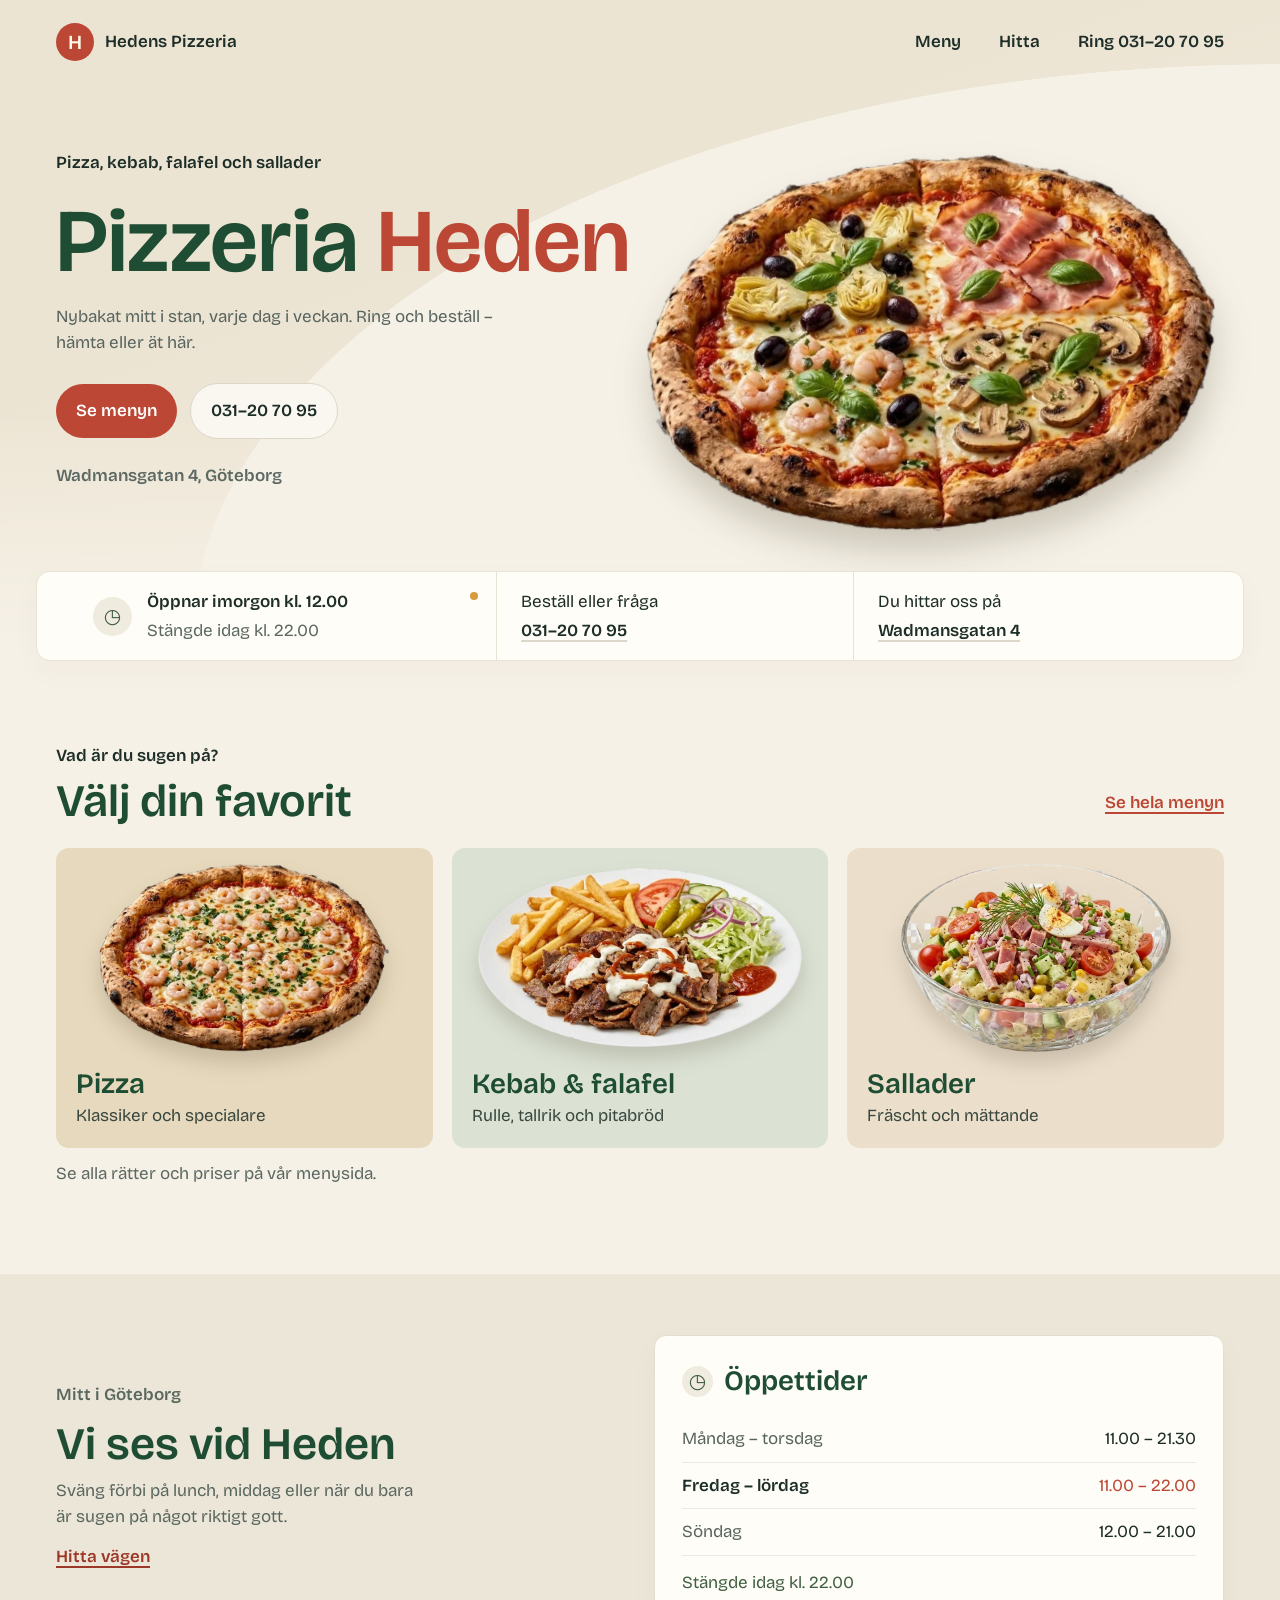
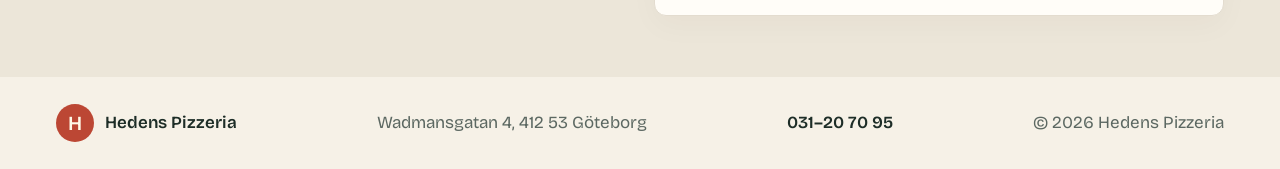
==== index.html @ 5128a0ea "Animerade flikar och tryck på knapparna På menysidan glider en grön markering mellan Pizza, Kebab oc" ====
<!doctype html>
<html lang="sv">
<head>
  <meta charset="utf-8">
  <meta name="viewport" content="width=device-width, initial-scale=1">
  <meta name="theme-color" content="#f6f1e7">
  <title>Hedens Pizzeria — pizza, kebab och falafel i Göteborg</title>
  <meta name="description" content="Hedens Pizzeria på Wadmansgatan 4 i Göteborg. Pizza, kebab, falafel och sallader. Ring 031-20 70 95 och beställ.">
  <meta property="og:type" content="website">
  <meta property="og:locale" content="sv_SE">
  <meta property="og:site_name" content="Hedens Pizzeria">
  <meta property="og:title" content="Hedens Pizzeria — Göteborg">
  <meta property="og:description" content="Pizza, kebab, falafel och sallader på Wadmansgatan 4 i Göteborg. Ring 031-20 70 95.">
  <meta property="og:url" content="https://joachimjohansson.github.io/heden/">
  <meta property="og:image" content="https://joachimjohansson.github.io/heden/assets/dela.jpg">
  <meta property="og:image:width" content="1200">
  <meta property="og:image:height" content="630">
  <link rel="icon" href="assets/favicon.svg" type="image/svg+xml">
  <link rel="preconnect" href="https://fonts.googleapis.com">
  <link rel="preconnect" href="https://fonts.gstatic.com" crossorigin>
  <link href="https://fonts.googleapis.com/css2?family=Bricolage+Grotesque:opsz,wght@12..96,400;12..96,500;12..96,600&display=swap" rel="stylesheet">
  <link rel="stylesheet" href="styles.css?v=20261025-3">
  <script src="app.js?v=20261025-1" defer></script>

  <!-- Uppgifter till Google (adress, telefon, öppettider).
       Ändras öppettiderna: uppdatera både här och i öppettidskortet längre ner. -->
  <script type="application/ld+json">
  {
    "@context": "https://schema.org",
    "@type": "Restaurant",
    "name": "Hedens Pizzeria",
    "url": "https://joachimjohansson.github.io/heden/",
    "image": "https://joachimjohansson.github.io/heden/assets/dela.jpg",
    "telephone": "+46 31 20 70 95",
    "servesCuisine": ["Pizza", "Kebab", "Falafel"],
    "priceRange": "110–149 kr",
    "hasMenu": "https://joachimjohansson.github.io/heden/menu.html",
    "acceptsReservations": false,
    "address": {
      "@type": "PostalAddress",
      "streetAddress": "Wadmansgatan 4",
      "postalCode": "412 53",
      "addressLocality": "Göteborg",
      "addressCountry": "SE"
    },
    "openingHoursSpecification": [
      { "@type": "OpeningHoursSpecification", "dayOfWeek": ["Monday", "Tuesday", "Wednesday", "Thursday"], "opens": "11:00", "closes": "21:30" },
      { "@type": "OpeningHoursSpecification", "dayOfWeek": ["Friday", "Saturday"], "opens": "11:00", "closes": "22:00" },
      { "@type": "OpeningHoursSpecification", "dayOfWeek": "Sunday", "opens": "12:00", "closes": "21:00" }
    ]
  }
  </script>
</head>
<body>
  <header class="topbar">
    <a class="brand" href="#hem" aria-label="Hedens Pizzeria, till startsidan">
      <span class="brand-mark" aria-hidden="true">H</span>
      <span>Hedens Pizzeria</span>
    </a>
    <nav class="main-nav" aria-label="Huvudmeny">
      <a href="menu.html">Meny</a>
      <a href="#hitta-hit">Hitta</a>
      <a class="nav-phone" href="tel:+4631207095">Ring 031–20 70 95</a>
    </nav>
  </header>

  <main id="hem">
    <section class="hero">
      <div class="hero-copy">
        <p class="eyebrow">Pizza, kebab, falafel och sallader</p>
        <h1>Pizzeria <em>Heden</em></h1>
        <!-- Öppetstatus direkt under rubriken på mobilen (på datorn står den i snabbinfon) -->
        <a class="hero-status" href="#hitta-hit">
          <span id="hero-dot" class="status-dot" aria-hidden="true"></span>
          <span id="hero-status-text">Se öppettiderna längre ner</span>
        </a>
        <p class="intro">Nybakat mitt i stan, varje dag i veckan. Ring och beställ – hämta eller ät här.</p>
        <div class="hero-actions">
          <a class="button button-primary" href="menu.html">Se menyn</a>
          <a class="button button-phone" href="tel:+4631207095">031–20 70 95</a>
        </div>
        <p class="address-line">Wadmansgatan 4, Göteborg</p>
      </div>
      <div class="hero-art">
        <img class="pizza-art" src="assets/pizza-hero.webp" width="819" height="538" alt="Quattro stagioni med skinka, champinjoner, räkor och kronärtskocka">
      </div>
    </section>

    <section class="quick-info" aria-label="Öppettider och kontakt">
      <div class="status-card">
        <span class="status-icon" aria-hidden="true">◷</span>
        <div>
          <div id="open-status" class="status-title">Se öppettider nedan</div>
          <div id="today-hours" class="status-subtitle">Dagens öppettider</div>
        </div>
        <span id="open-dot" class="live-dot" aria-hidden="true"></span>
      </div>
      <a class="info-card" href="tel:+4631207095">
        <span><span class="info-label">Beställ eller fråga</span><b>031–20 70 95</b></span>
      </a>
      <a class="info-card" href="https://maps.google.com/?q=Wadmansgatan+4,+412+53+Göteborg" target="_blank" rel="noreferrer">
        <span><span class="info-label">Du hittar oss på</span><b>Wadmansgatan 4</b></span>
      </a>
    </section>

    <section class="menu-section" id="menyer">
      <div class="section-heading">
        <div>
          <p class="eyebrow">Vad är du sugen på?</p>
          <h2>Välj din favorit</h2>
        </div>
        <a class="all-menus-link" href="menu.html">Se hela menyn</a>
      </div>
      <div class="menu-grid">
        <a class="menu-card menu-pizza" href="menu.html#pizza" aria-label="Visa pizzamenyn">
          <img class="food-illustration" src="assets/pizza-kort.webp" width="800" height="518" alt="" loading="lazy">
          <div class="menu-card-bottom"><span><h3>Pizza</h3><p>Klassiker och specialare</p></span></div>
        </a>
        <a class="menu-card menu-kebab" href="menu.html#kebab" aria-label="Visa menyn för kebab och falafel">
          <img class="food-illustration" src="assets/kebab-kort.webp" width="800" height="442" alt="" loading="lazy">
          <div class="menu-card-bottom"><span><h3>Kebab &amp; falafel</h3><p>Rulle, tallrik och pitabröd</p></span></div>
        </a>
        <a class="menu-card menu-salad" href="menu.html#sallad" aria-label="Visa salladsmenyn">
          <img class="food-illustration" src="assets/sallad-kort.webp" width="800" height="557" alt="" loading="lazy">
          <div class="menu-card-bottom"><span><h3>Sallader</h3><p>Fräscht och mättande</p></span></div>
        </a>
      </div>
      <p class="menu-note">Se alla rätter och priser på vår menysida.</p>
    </section>

    <section class="visit-section" id="hitta-hit">
      <div class="visit-copy">
        <p class="eyebrow">Mitt i Göteborg</p>
        <h2>Vi ses vid Heden</h2>
        <p>Sväng förbi på lunch, middag eller när du bara är sugen på något riktigt gott.</p>
        <a class="text-link" href="https://maps.google.com/?q=Wadmansgatan+4,+412+53+Göteborg" target="_blank" rel="noreferrer">Hitta vägen</a>
      </div>

      <!-- ÖPPETTIDER — det här är stället att ändra dem på.
           data-days: veckodagar som raden gäller (1 = måndag … 6 = lördag, 0 = söndag).
           Tiden skrivs som "11.00 – 21.30"; app.js läser den och räknar ut "Öppet just nu".
           data-closed: dagar då ni håller stängt, t.ex. "2026-12-24, 2026-12-25".
           Glöm inte att även uppdatera öppettiderna för Google högst upp i filen. -->
      <div class="hours-card" data-closed="">
        <div class="hours-title"><span class="hours-clock" aria-hidden="true">◷</span><h3>Öppettider</h3></div>
        <div class="hours-row" data-days="1,2,3,4"><span>Måndag – torsdag</span><b>11.00 – 21.30</b></div>
        <div class="hours-row" data-days="5,6"><span>Fredag – lördag</span><b>11.00 – 22.00</b></div>
        <div class="hours-row" data-days="0"><span>Söndag</span><b>12.00 – 21.00</b></div>
        <div id="closing-note" class="closing-note"></div>
      </div>
    </section>
  </main>

  <a class="mobile-call-bar" href="tel:+4631207095">Ring 031–20 70 95</a>

  <footer class="footer">
    <a class="brand footer-brand" href="#hem"><span class="brand-mark" aria-hidden="true">H</span><span>Hedens Pizzeria</span></a>
    <span>Wadmansgatan 4, 412 53 Göteborg</span>
    <a href="tel:+4631207095">031–20 70 95</a>
    <span>© <span class="year">2026</span> Hedens Pizzeria</span>
  </footer>
</body>
</html>
---- styles.css ----
/* ==========================================================================
   Hedens Pizzeria — gemensam stil för hela webbplatsen
   Menysidan har sina egna tillägg i menu.css.

   Innehåll
   1. Färger, typsnitt och mått   (ändra här först)
   2. Grunder
   3. Sidhuvud och navigering
   4. Startsidans topp (hero)
   5. Snabbinfo: öppet, telefon, adress
   6. Menykorten på startsidan
   7. Hitta hit och öppettider
   8. Sidfot och ringknapp för mobil
   9. Surfplatta (max 850 px bred)
   10. Mobil (max 620 px bred)
   ========================================================================== */


/* 1. Färger, typsnitt och mått
   -------------------------------------------------------------------------- */
:root {
  /* Färger */
  --paper: #f6f1e7;        /* sidans bakgrund */
  --paper-dark: #ece6d9;   /* bakgrund för "Hitta hit" */
  --white: #fffdf8;        /* kort och rutor */
  --ink: #1d2d27;          /* vanlig text */
  --heading: #1f4d33;      /* rubriker, mörkgrön (minst 6,9:1 mot alla bakgrunder) */
  --text-soft: #58645e;    /* brödtext med lite lägre kontrast */
  --muted: #5c6862;        /* hjälptexter (klarar 4,5:1 mot bakgrunden) */
  --tomato: #bc4734;       /* huvudfärg: knappar, priser, markeringar */
  --tomato-dark: #9d3829;  /* knapp när man håller musen över */
  --olive: #415f42;        /* ikoner och detaljer */
  --swoosh: #ece4d3;       /* svepet överst på sidorna (samma ton som cirkeln bakom pizzan hade) */
  --line: #ddd7ca;         /* tunna linjer och ramar */
  --line-soft: #e9e3d7;    /* ännu ljusare linjer */
  --icon-bg: #f0ebdf;      /* runda ikonbakgrunder */
  --open-green: #56865b;   /* prick när det är öppet */
  --closed-amber: #d79a3d; /* prick när det är stängt */

  /* Bakgrund på de tre menykorten */
  --card-pizza: #e7d9bd;
  --card-kebab: #dbe2d4;
  --card-salad: #ebdfcc;

  /* Typsnitt */
  --font: "Bricolage Grotesque", system-ui, sans-serif;
  --text-size: 17px;     /* brödtext och loggans namn */
  --h2-size: 45px;
  --h3-size: 28px;
  --h4-size: 22px;
  --symbol-size: 20px;   /* alla symboler: ◷, ⌖ och "H" i loggan */

  /* Mått */
  --page-width: 1320px;    /* max bredd på sidhuvud, topp och sidfot */
  --content-width: 1208px; /* max bredd på innehåll */
  --page-padding: 56px;    /* luft till vänster och höger */
  --radius: 13px;          /* rundade hörn på kort */
  --shadow: 0 10px 30px #382b1208;
}


/* 2. Grunder
   -------------------------------------------------------------------------- */
* {
  box-sizing: border-box;
}

html {
  scroll-behavior: smooth;
}

body {
  margin: 0;
  background: var(--paper);
  color: var(--ink);
  font: 400 var(--text-size)/1.5 var(--font);
}

a {
  color: inherit;
  text-decoration: none;
}

h1, h2 {
  font-family: var(--font);
  font-weight: 600;
  line-height: 0.98;
}

h3, h4 {
  font-family: var(--font);
  font-weight: 600;
}

/* Rubrikerna är mörkgröna. Rätternas namn (h4) har vanlig textfärg,
   så att menyn förblir lugn att läsa. */
h1, h2, h3 {
  color: var(--heading);
}

/* Liten överrubrik ovanför stora rubriker, t.ex. "Din favorit i Göteborg" */
.eyebrow {
  margin: 0;
  font-weight: 600;
}

/* Runda knappar */
.button {
  display: inline-flex;
  align-items: center;
  justify-content: center;
  padding: 14px 20px;
  border-radius: 99px;
  font-size: var(--text-size);
  font-weight: 600;
  transition: transform 0.2s, background 0.2s;
}

/* Lyft bara på enheter med muspekare (på telefon fastnar hovringen efter ett tryck) */
@media (hover: hover) {
  .button:hover {
    transform: translateY(-2px);
  }
}

/* Ett lätt tryck bekräftar att man har tryckt, samma som flikarna på menysidan.
   Ringknappen längst ner på mobilen är bredare och trycks därför in lite mindre. */
.button:active {
  transform: scale(0.95);
  transition-duration: 0.08s;
}

.mobile-call-bar {
  transition: transform 0.12s ease-out, background 0.2s;
}

.mobile-call-bar:active {
  transform: scale(0.97);
  transition-duration: 0.08s;
}

/* Den som valt minskad rörelse i sitt system slipper lyften och den mjuka
   scrollningen. Trycket syns då som en kort toning i stället. */
@media (prefers-reduced-motion: reduce) {
  html {
    scroll-behavior: auto;
  }

  .button:hover,
  .menu-card:hover {
    transform: none;
  }

  .button:active,
  .mobile-call-bar:active {
    transform: none;
    opacity: 0.75;
  }
}

.button-primary {
  background: var(--tomato);
  color: white;
}

.button-primary:hover {
  background: var(--tomato-dark);
}

.button-phone {
  border: 1px solid var(--line);
  background: #faf7f0;
}


/* 3. Sidhuvud och navigering
   -------------------------------------------------------------------------- */
.topbar {
  position: relative;
  z-index: 3;
  display: flex;
  align-items: center;
  justify-content: space-between;
  max-width: var(--page-width);
  height: 84px;
  margin: auto;
  padding: 0 var(--page-padding);
}

/* Loggan: röd cirkel med "H" och namnet bredvid */
.brand {
  display: inline-flex;
  align-items: center;
  gap: 11px;
  font: 600 var(--text-size)/1.2 var(--font);
  white-space: nowrap;
}

.brand-mark {
  display: grid;
  place-items: center;
  width: 38px;
  height: 38px;
  border-radius: 50%;
  background: var(--tomato);
  color: #fff9e8;
  font: 600 var(--symbol-size) var(--font);
}

.main-nav {
  display: flex;
  align-items: center;
  gap: 38px;
  font-weight: 600;         /* samma tjocklek som flikarna och knapparna */
}

.main-nav > a:hover {
  color: var(--tomato);
}

/* Textlänkar ("Se hela menyn", "Hitta vägen") ska se klickbara ut */
.text-link,
.all-menus-link {
  color: var(--tomato);
  font-weight: 600;
  text-decoration: underline;
  text-decoration-thickness: 1.5px;
  text-underline-offset: 4px;
}


/* 4. Startsidans topp (hero)
   -------------------------------------------------------------------------- */
.hero {
  display: grid;
  grid-template-columns: 1fr 1fr;
  align-items: center;
  max-width: var(--page-width);
  min-height: 478px;
  margin: auto;
  padding: 28px var(--page-padding) 34px;
  overflow: hidden;
}

/* Texten börjar alltid på samma höjd (i stället för att centreras mot bilden),
   så att sidrubriken hamnar exakt lika på startsidan och menysidan */
.hero-copy {
  position: relative;
  z-index: 2;               /* texten ligger ovanpå pizzan om de möts */
  align-self: start;
  padding: 38px 0 26px;
}

/* Sidrubriken: "Pizzeria Heden" och "Menyn" ska se exakt likadana ut.
   .menu-hero får därför samma avstånd ovanför som .hero + .hero-copy (28 + 38 px). */
.hero h1,
.menu-hero h1 {
  margin: 22px 0 19px;
  font-size: clamp(62px, 7vw, 93px);
}

.menu-hero {
  padding-top: 66px;
}

/* "Heden" i rubriken blir röd */
.hero h1 em {
  font-style: normal;
  color: var(--tomato);
}

.intro {
  max-width: 450px;
  margin: 0;
  color: var(--text-soft);
}

.hero-actions {
  display: flex;
  align-items: center;
  gap: 13px;
  margin-top: 28px;
}

.address-line {
  margin: 24px 0 0;
  color: var(--muted);
  font-weight: 600;
}

/* Pizzabilden med en ljus cirkel bakom */
.hero-art {
  position: relative;
  display: grid;
  place-items: center;
  height: 425px;
}

/* Svepet: den mörkare tonen ligger i övre vänstra hörnet och bakom pizzan
   finns en ljus cirkel med mitten i nedre högra hörnet. Kurvan böjer sig
   alltså in mot det mörka hörnet. Det ligger bakom allt innehåll överst på
   både startsidan och menysidan. Höjden ändras per skärmstorlek med
   --swoosh-height. */
body::before {
  content: "";
  position: absolute;
  z-index: -1;
  top: 0;
  left: 0;
  width: 100%;
  height: var(--swoosh-height, 640px);
  background: linear-gradient(160deg, var(--swoosh) 35%, color-mix(in srgb, var(--swoosh) 45%, var(--paper)) 100%);
  /* Två masker: den ljusa cirkeln, och en toning i nederkanten så att svepet
     inte slutar i en rak kant */
  -webkit-mask-image:
    radial-gradient(ellipse 85% 90% at 100% 100%, transparent calc(100% - 1px), #000 100%),
    linear-gradient(to bottom, #000 65%, transparent 100%);
  -webkit-mask-composite: source-in;
  mask-image:
    radial-gradient(ellipse 85% 90% at 100% 100%, transparent calc(100% - 1px), #000 100%),
    linear-gradient(to bottom, #000 65%, transparent 100%);
  mask-composite: intersect;
  pointer-events: none;
}

/* Pizzafotot med en mjuk skugga under, så att den ser ut att ligga på sidan */
.pizza-art {
  position: relative;
  z-index: 1;
  width: min(100%, 570px);
  height: auto;
  /* Pizzans plats justeras per skärmstorlek med --pizza-x och --pizza-y */
  transform: translate(var(--pizza-x, 0), var(--pizza-y, 20px)) rotate(-4deg);
  filter: drop-shadow(0 22px 18px color-mix(in srgb, #493d27 24%, transparent));
}


/* 5. Snabbinfo: öppet, telefon, adress
   -------------------------------------------------------------------------- */
.quick-info {
  display: grid;
  grid-template-columns: 1.2fr 1fr 1fr;
  max-width: var(--content-width);
  margin: 0 auto 82px;
  padding: 0 32px;
  background: var(--white);
  border: 1px solid var(--line-soft);
  border-radius: 14px;
  box-shadow: var(--shadow);
}

.status-card,
.info-card {
  position: relative;
  display: flex;
  align-items: center;
  gap: 15px;
  min-height: 88px;
  padding: 16px 24px;
}

/* Linjer mellan de tre rutorna */
.status-card,
.info-card:not(:last-child) {
  border-right: 1px solid var(--line-soft);
}

.status-icon {
  display: grid;
  place-items: center;
  flex: none;
  width: 39px;
  height: 39px;
  border-radius: 50%;
  background: var(--icon-bg);
  color: var(--olive);
  font-size: var(--symbol-size);
}

.status-title {
  font-weight: 600;
}

.status-subtitle {
  margin-top: 3px;
  color: var(--muted);
}

/* Liten prick uppe till höger: grön = öppet, gul = stängt */
.live-dot {
  position: absolute;
  top: 20px;
  right: 18px;
  width: 8px;
  height: 8px;
  border-radius: 50%;
  background: var(--closed-amber);
}

.live-dot.is-open {
  background: var(--open-green);
  box-shadow: 0 0 0 4px #56865b1a;
}

/* Öppetstatusen under rubriken. Visas bara på mobilen, se avsnitt 10. */
.hero-status {
  display: none;
}

.status-dot {
  flex: none;
  width: 9px;
  height: 9px;
  border-radius: 50%;
  background: var(--closed-amber);
}

.status-dot.is-open {
  background: var(--open-green);
}

.info-label {
  display: block;
}

/* Telefonnummer och adress är länkar: understrykningen visar det */
.info-card b {
  display: block;
  margin-top: 4px;
  font-weight: 600;
  text-decoration: underline;
  text-decoration-color: var(--line);
  text-decoration-thickness: 1.5px;
  text-underline-offset: 4px;
}

.info-card:hover b {
  color: var(--tomato);
  text-decoration-color: currentColor;
}


/* 6. Menykorten på startsidan
   -------------------------------------------------------------------------- */
.menu-section {
  max-width: var(--page-width);
  margin: auto;
  padding: 0 var(--page-padding) 88px;
}

.section-heading {
  display: flex;
  align-items: end;
  justify-content: space-between;
  margin-bottom: 25px;
}

.section-heading h2 {
  margin: 10px 0 0;
  font-size: var(--h2-size);
}

.all-menus-link {
  padding-bottom: 7px;
}

.all-menus-link:hover,
.text-link:hover {
  color: var(--tomato-dark);
}

.menu-grid {
  display: grid;
  grid-template-columns: repeat(3, 1fr);
  gap: 19px;
}

.menu-card {
  position: relative;
  display: block;
  height: 300px;
  padding: 19px;
  border-radius: var(--radius);
  overflow: hidden;
  transition: transform 0.25s, box-shadow 0.25s;
}

@media (hover: hover) {
  .menu-card:hover {
    transform: translateY(-4px);
    box-shadow: 0 15px 30px #1d2d271a;
  }
}

.menu-pizza { background: var(--card-pizza); }
.menu-kebab { background: var(--card-kebab); }
.menu-salad { background: var(--card-salad); }

/* Matfotot på menykorten, med samma sorts skugga som pizzan på startsidan */
.food-illustration {
  position: absolute;
  top: 16px;
  left: 50%;
  width: 86%;
  height: 188px;
  object-fit: contain;
  transform: translateX(-50%);
  filter: drop-shadow(0 12px 10px color-mix(in srgb, #493d27 20%, transparent));
}

.menu-card-bottom {
  position: absolute;
  right: 19px;
  bottom: 19px;
  left: 20px;
}

.menu-card h3 {
  margin: 0 0 5px;
  font-size: var(--h3-size);
  line-height: 1;
}

.menu-card p {
  margin: 0;
  color: #39473e;
}

.menu-note {
  margin: 13px 0 0;
  color: var(--muted);
}


/* 7. Hitta hit och öppettider
   -------------------------------------------------------------------------- */
.visit-section {
  display: grid;
  grid-template-columns: 1fr 1.08fr;
  align-items: center;
  gap: 70px;
  /* Innehållet hålls lika brett som resten av sidan, bakgrunden går kant i kant */
  padding: 61px max(var(--page-padding), calc((100% - var(--content-width)) / 2));
  background: var(--paper-dark);
}

.visit-copy h2 {
  margin: 12px 0;
  font-size: var(--h2-size);
}

.visit-copy p {
  max-width: 365px;
  margin: 0 0 15px;
  color: #5a675f;
}

/* Den mörkare bakgrunden här kräver den mörkare röda för att klara kontrastkravet */
.visit-copy .text-link {
  color: var(--tomato-dark);
}

.hours-card {
  padding: 24px 27px 20px;
  background: var(--white);
  border: 1px solid #e3dccf;
  border-radius: 12px;
  box-shadow: var(--shadow);
}

.hours-title {
  display: flex;
  align-items: center;
  gap: 11px;
  margin-bottom: 14px;
}

.hours-title h3 {
  margin: 0;
  font-size: var(--h3-size);
}

.hours-clock {
  display: grid;
  place-items: center;
  width: 31px;
  height: 31px;
  border-radius: 50%;
  background: var(--icon-bg);
  color: var(--olive);
  font-size: var(--symbol-size);
}

.hours-row {
  display: flex;
  align-items: center;
  justify-content: space-between;
  padding: 10px 0;
  border-bottom: 1px solid #eee9df;
}

.hours-row span {
  color: var(--text-soft);
}

.hours-row b {
  font-weight: 400;
}

/* Dagens rad markeras */
.hours-row.is-today span {
  color: var(--ink);
  font-weight: 600;
}

.hours-row.is-today b {
  color: var(--tomato);
}

.closing-note {
  padding-top: 14px;
  color: var(--olive);
}


/* 8. Sidfot och ringknapp för mobil
   -------------------------------------------------------------------------- */
.footer {
  display: flex;
  align-items: center;
  justify-content: space-between;
  max-width: var(--page-width);
  min-height: 92px;
  margin: auto;
  padding: 20px var(--page-padding);
  color: var(--muted);
}

.footer-brand {
  color: var(--ink);
}

.footer > a:not(.brand) {
  color: var(--ink);
  font-weight: 600;
}

/* Röd "Ring"-knapp som ligger fast längst ner på mobilen, se avsnitt 10 */
.mobile-call-bar {
  display: none;
}


/* 9. Surfplatta (max 850 px bred)
   -------------------------------------------------------------------------- */
@media (max-width: 850px) {
  :root {
    --page-padding: 28px;
  }

  .main-nav {
    gap: 21px;
  }

  .hero {
    min-height: 420px;
    padding: 22px var(--page-padding) 24px;
  }

  .hero h1,
  .menu-hero h1 {
    font-size: 70px;
  }

  .menu-hero {
    padding-top: 60px;       /* 22 + 38 px, som startsidan */
  }

  .hero-art {
    height: 350px;
  }

  :root {
    --swoosh-height: 600px;
  }

  /* Snabbinfo: öppettider överst, telefon och adress bredvid varandra under */
  .quick-info {
    grid-template-columns: 1fr 1fr;
    margin: 0 22px 65px;
    padding: 0;
  }

  .status-card {
    grid-column: 1 / -1;
    border-right: 0;
    border-bottom: 1px solid var(--line-soft);
  }

  .info-card {
    padding: 15px 19px;
  }

  .menu-section {
    padding-bottom: 70px;
  }

  .menu-card {
    height: 275px;
    padding: 16px;
  }

  .food-illustration {
    height: 166px;
  }

  .menu-card-bottom {
    right: 15px;
    left: 16px;
  }

  .visit-section {
    gap: 36px;
    padding: 52px var(--page-padding);
  }

  .footer {
    flex-wrap: wrap;
    gap: 14px;
  }
}


/* 10. Mobil (max 620 px bred)
   -------------------------------------------------------------------------- */
@media (max-width: 620px) {
  :root {
    --page-padding: 20px;
  }

  /* Plats för den fasta ringknappen längst ner */
  body {
    padding-bottom: calc(84px + env(safe-area-inset-bottom));
  }

  /* Sidhuvud: länkarna står kvar, telefonknappen döljs (ringknappen ligger längst ner) */
  .topbar {
    height: 70px;
  }

  .brand-mark {
    width: 34px;
    height: 34px;
  }

  .main-nav {
    gap: 4px;
    margin-right: -10px;      /* länkarnas luft ska inte flytta in dem från kanten */
  }

  .main-nav > a {
    display: flex;
    align-items: center;
    min-height: 44px;         /* lagom stor att trycka på */
    padding: 0 10px;
  }

  .main-nav .nav-phone {
    display: none;
  }

  /* Hero: rubrik, öppetstatus, knappar och adress först – pizzan sist och mindre,
     så att allt gästen behöver syns innan man scrollar */
  .hero {
    display: flex;
    flex-direction: column;
    align-items: stretch;
    min-height: auto;
    padding: 28px var(--page-padding) 36px;
  }

  .hero-copy {
    padding: 0;
  }

  .hero h1,
  .menu-hero h1 {
    margin: 14px 0 6px;
    font-size: 68px;
  }

  .menu-hero {
    padding-top: 28px;       /* som startsidan */
  }

  .hero-status {
    display: inline-flex;
    align-items: center;
    gap: 9px;
    min-height: 44px;          /* lagom stor att trycka på; leder till öppettiderna */
    font-weight: 600;
  }

  .intro {
    max-width: 390px;
    margin-top: 4px;
  }

  .hero-actions {
    gap: 8px;
    margin-top: 21px;
  }

  .button {
    padding: 12px 15px;
  }

  .button-phone {
    background: transparent;
  }

  .address-line {
    margin-top: 17px;
  }

  .hero-art {
    height: 230px;
    margin-top: 18px;
  }

  :root {
    --swoosh-height: 660px;
  }

  /* Pizzan ligger rakt och mitt på sidan */
  .pizza-art {
    width: min(100%, 334px);
    transform: none;
  }

  /* Snabbinfon behövs inte på mobilen: status, telefon och adress står redan
     i toppen, och ringknappen ligger fast längst ner */
  .quick-info {
    display: none;
  }

  /* Menykorten: ett kort per rad */
  .menu-section {
    padding-bottom: 58px;
  }

  .section-heading {
    align-items: start;
    gap: 12px;
  }

  .section-heading h2,
  .visit-copy h2 {
    font-size: var(--h2-size);
  }

  .all-menus-link {
    padding-top: 14px;
    white-space: nowrap;
  }

  .menu-grid {
    grid-template-columns: 1fr;
    gap: 12px;
  }

  .menu-card {
    height: 244px;
  }

  .food-illustration {
    top: 14px;
    height: 146px;
  }

  .menu-card-bottom {
    right: 16px;
    bottom: 15px;
    left: 18px;
  }

  /* Hitta hit: text och öppettider under varandra */
  .visit-section {
    grid-template-columns: 1fr;
    gap: 27px;
    padding: 43px var(--page-padding);
  }

  .visit-copy h2 {
    margin: 9px 0;
  }

  .hours-card {
    padding: 20px 18px;
  }

  .footer {
    justify-content: flex-start;
    gap: 14px 20px;
  }

  .footer-brand {
    width: 100%;
  }

  .mobile-call-bar {
    position: fixed;
    right: 16px;
    bottom: max(12px, env(safe-area-inset-bottom));
    left: 16px;
    z-index: 10;
    display: flex;
    align-items: center;
    justify-content: center;
    padding: 13px 20px;
    border-radius: 99px;
    background: var(--tomato);
    color: #fff;
    font-weight: 600;
    line-height: 1.3;
    box-shadow: 0 6px 18px #1d2d2730;
  }
}
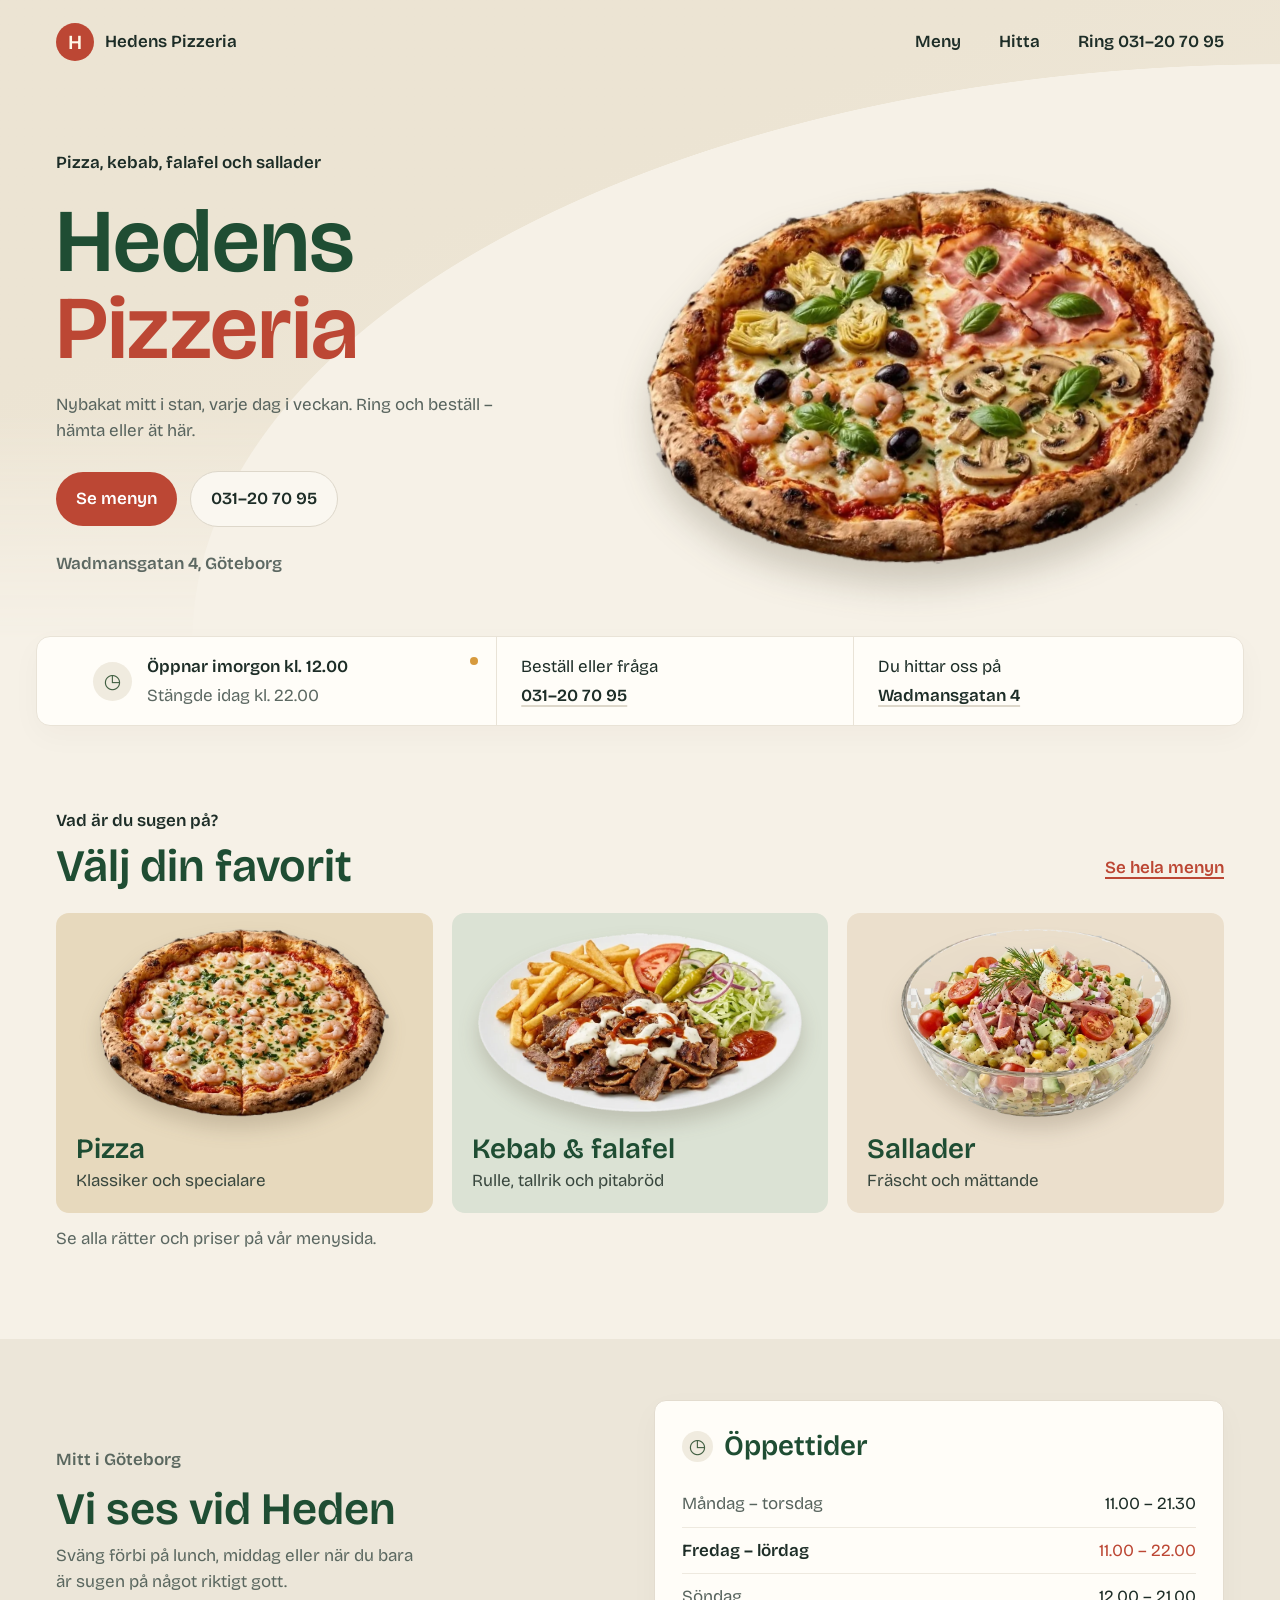
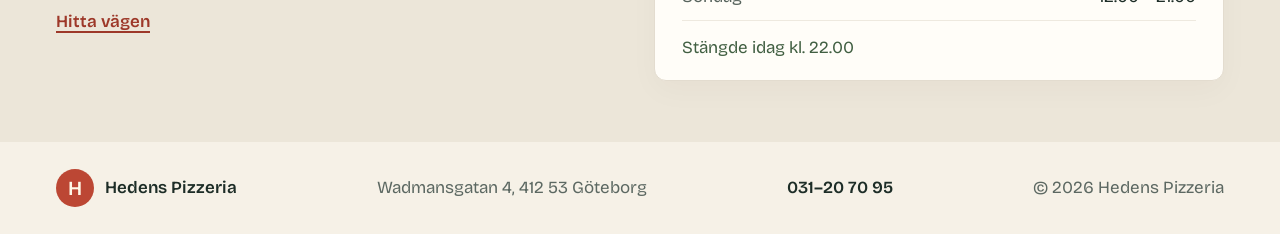
==== commit 22857d7d: "Rubriken på startsidan blir Hedens Pizzeria Rubriken står på två rader, "Hedens" i grönt och "Pizzer" ====
--- a/index.html
+++ b/index.html
@@ -68,7 +68,7 @@
     <section class="hero">
       <div class="hero-copy">
         <p class="eyebrow">Pizza, kebab, falafel och sallader</p>
-        <h1>Pizzeria <em>Heden</em></h1>
+        <h1>Hedens<br><em>Pizzeria</em></h1>
         <!-- Öppetstatus direkt under rubriken på mobilen (på datorn står den i snabbinfon) -->
         <a class="hero-status" href="#hitta-hit">
           <span id="hero-dot" class="status-dot" aria-hidden="true"></span>
--- a/styles.css
+++ b/styles.css
@@ -251,7 +251,7 @@
   padding: 38px 0 26px;
 }
 
-/* Sidrubriken: "Pizzeria Heden" och "Menyn" ska se exakt likadana ut.
+/* Sidrubriken: "Hedens Pizzeria" och "Menyn" ska se exakt likadana ut.
    .menu-hero får därför samma avstånd ovanför som .hero + .hero-copy (28 + 38 px). */
 .hero h1,
 .menu-hero h1 {
@@ -263,7 +263,7 @@
   padding-top: 66px;
 }
 
-/* "Heden" i rubriken blir röd */
+/* "Pizzeria" i rubriken blir röd */
 .hero h1 em {
   font-style: normal;
   color: var(--tomato);
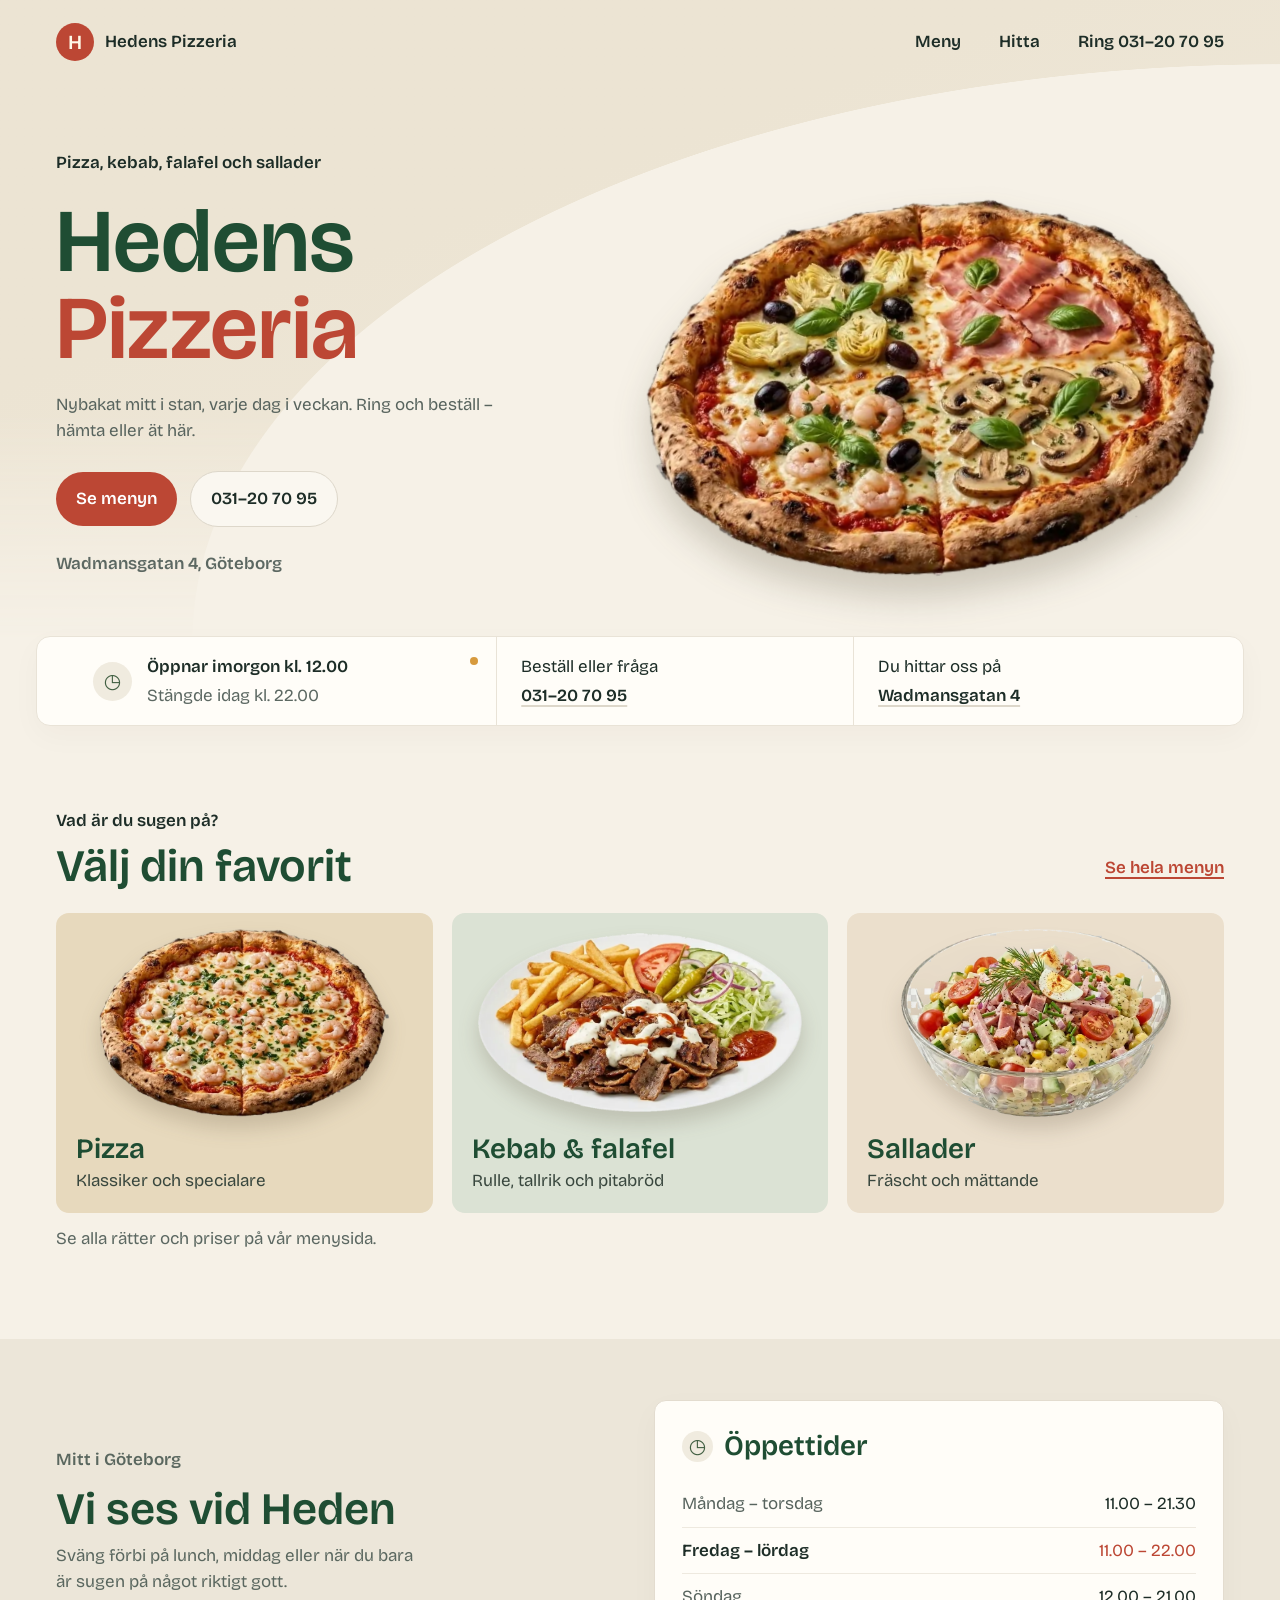
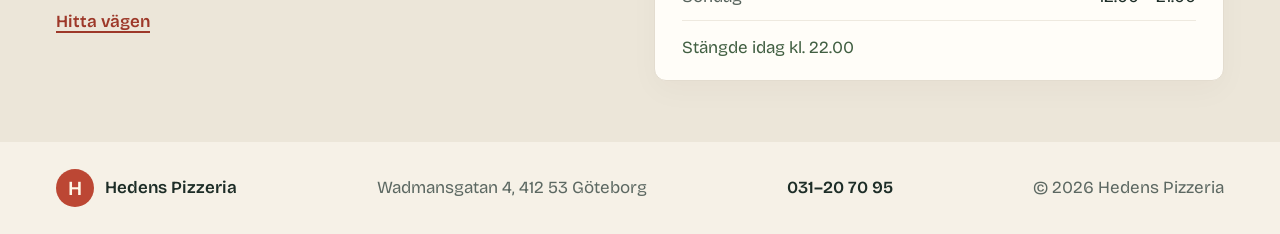
==== commit e99d1230: "Snabbare sajt: AVIF-bilder, eget typsnitt och förtur för pizzan Bilderna finns nu som AVIF (40 % min" ====
--- a/index.html
+++ b/index.html
@@ -11,16 +11,15 @@
   <meta property="og:site_name" content="Hedens Pizzeria">
   <meta property="og:title" content="Hedens Pizzeria — Göteborg">
   <meta property="og:description" content="Pizza, kebab, falafel och sallader på Wadmansgatan 4 i Göteborg. Ring 031-20 70 95.">
+  <link rel="canonical" href="https://joachimjohansson.github.io/heden/">
   <meta property="og:url" content="https://joachimjohansson.github.io/heden/">
   <meta property="og:image" content="https://joachimjohansson.github.io/heden/assets/dela.jpg">
   <meta property="og:image:width" content="1200">
   <meta property="og:image:height" content="630">
   <link rel="icon" href="assets/favicon.svg" type="image/svg+xml">
-  <link rel="preconnect" href="https://fonts.googleapis.com">
-  <link rel="preconnect" href="https://fonts.gstatic.com" crossorigin>
-  <link href="https://fonts.googleapis.com/css2?family=Bricolage+Grotesque:opsz,wght@12..96,400;12..96,500;12..96,600&display=swap" rel="stylesheet">
-  <link rel="stylesheet" href="styles.css?v=20261025-3">
-  <script src="app.js?v=20261025-1" defer></script>
+  <link rel="preload" href="assets/fonts/bricolage-grotesque-latin.woff2" as="font" type="font/woff2" crossorigin>
+  <link rel="stylesheet" href="styles.css?v=20261027-1">
+  <script src="app.js?v=20261026-1" defer></script>
 
   <!-- Uppgifter till Google (adress, telefon, öppettider).
        Ändras öppettiderna: uppdatera både här och i öppettidskortet längre ner. -->
@@ -68,7 +67,7 @@
     <section class="hero">
       <div class="hero-copy">
         <p class="eyebrow">Pizza, kebab, falafel och sallader</p>
-        <h1>Hedens<br><em>Pizzeria</em></h1>
+        <h1>Hedens <br><em>Pizzeria</em></h1>
         <!-- Öppetstatus direkt under rubriken på mobilen (på datorn står den i snabbinfon) -->
         <a class="hero-status" href="#hitta-hit">
           <span id="hero-dot" class="status-dot" aria-hidden="true"></span>
@@ -82,7 +81,7 @@
         <p class="address-line">Wadmansgatan 4, Göteborg</p>
       </div>
       <div class="hero-art">
-        <img class="pizza-art" src="assets/pizza-hero.webp" width="819" height="538" alt="Quattro stagioni med skinka, champinjoner, räkor och kronärtskocka">
+        <picture><source srcset="assets/pizza-hero.avif" type="image/avif"><img class="pizza-art" src="assets/pizza-hero.webp" fetchpriority="high" width="819" height="538" alt="Quattro stagioni med skinka, champinjoner, räkor och kronärtskocka"></picture>
       </div>
     </section>
 
@@ -113,15 +112,15 @@
       </div>
       <div class="menu-grid">
         <a class="menu-card menu-pizza" href="menu.html#pizza" aria-label="Visa pizzamenyn">
-          <img class="food-illustration" src="assets/pizza-kort.webp" width="800" height="518" alt="" loading="lazy">
+          <picture><source srcset="assets/pizza-kort.avif" type="image/avif"><img class="food-illustration" src="assets/pizza-kort.webp" width="800" height="518" alt="" loading="lazy"></picture>
           <div class="menu-card-bottom"><span><h3>Pizza</h3><p>Klassiker och specialare</p></span></div>
         </a>
         <a class="menu-card menu-kebab" href="menu.html#kebab" aria-label="Visa menyn för kebab och falafel">
-          <img class="food-illustration" src="assets/kebab-kort.webp" width="800" height="442" alt="" loading="lazy">
+          <picture><source srcset="assets/kebab-kort.avif" type="image/avif"><img class="food-illustration" src="assets/kebab-kort.webp" width="800" height="442" alt="" loading="lazy"></picture>
           <div class="menu-card-bottom"><span><h3>Kebab &amp; falafel</h3><p>Rulle, tallrik och pitabröd</p></span></div>
         </a>
         <a class="menu-card menu-salad" href="menu.html#sallad" aria-label="Visa salladsmenyn">
-          <img class="food-illustration" src="assets/sallad-kort.webp" width="800" height="557" alt="" loading="lazy">
+          <picture><source srcset="assets/sallad-kort.avif" type="image/avif"><img class="food-illustration" src="assets/sallad-kort.webp" width="800" height="557" alt="" loading="lazy"></picture>
           <div class="menu-card-bottom"><span><h3>Sallader</h3><p>Fräscht och mättande</p></span></div>
         </a>
       </div>
--- a/styles.css
+++ b/styles.css
@@ -61,6 +61,22 @@
 
 /* 2. Grunder
    -------------------------------------------------------------------------- */
+/* Typsnittet ligger på sajten själv, så att texten inte väntar på Google Fonts.
+   Filen täcker latinska tecken inklusive å, ä, ö och é; andra tecken visas i
+   systemets typsnitt. Licens: SIL Open Font License. */
+@font-face {
+  font-family: "Bricolage Grotesque";
+  font-style: normal;
+  font-weight: 400 600;
+  font-display: swap;
+  src: url("assets/fonts/bricolage-grotesque-latin.woff2") format("woff2");
+}
+
+/* Bildramen för AVIF/WebP påverkar inte layouten; bilden beter sig som förut */
+picture {
+  display: contents;
+}
+
 * {
   box-sizing: border-box;
 }
@@ -793,12 +809,22 @@
     padding-top: 28px;       /* som startsidan */
   }
 
+  /* Öppetstatusen på två rader, t.ex. "Öppet nu." och "Stänger 22.00 på lördagar",
+     med den färgade pricken i höjd med första raden */
   .hero-status {
     display: inline-flex;
-    align-items: center;
+    align-items: flex-start;
     gap: 9px;
     min-height: 44px;          /* lagom stor att trycka på; leder till öppettiderna */
     font-weight: 600;
+  }
+
+  .hero-status .status-dot {
+    margin-top: 8px;           /* mitt på första raden (radhöjd 25,5 px) */
+  }
+
+  #hero-status-text span {
+    display: block;
   }
 
   .intro {
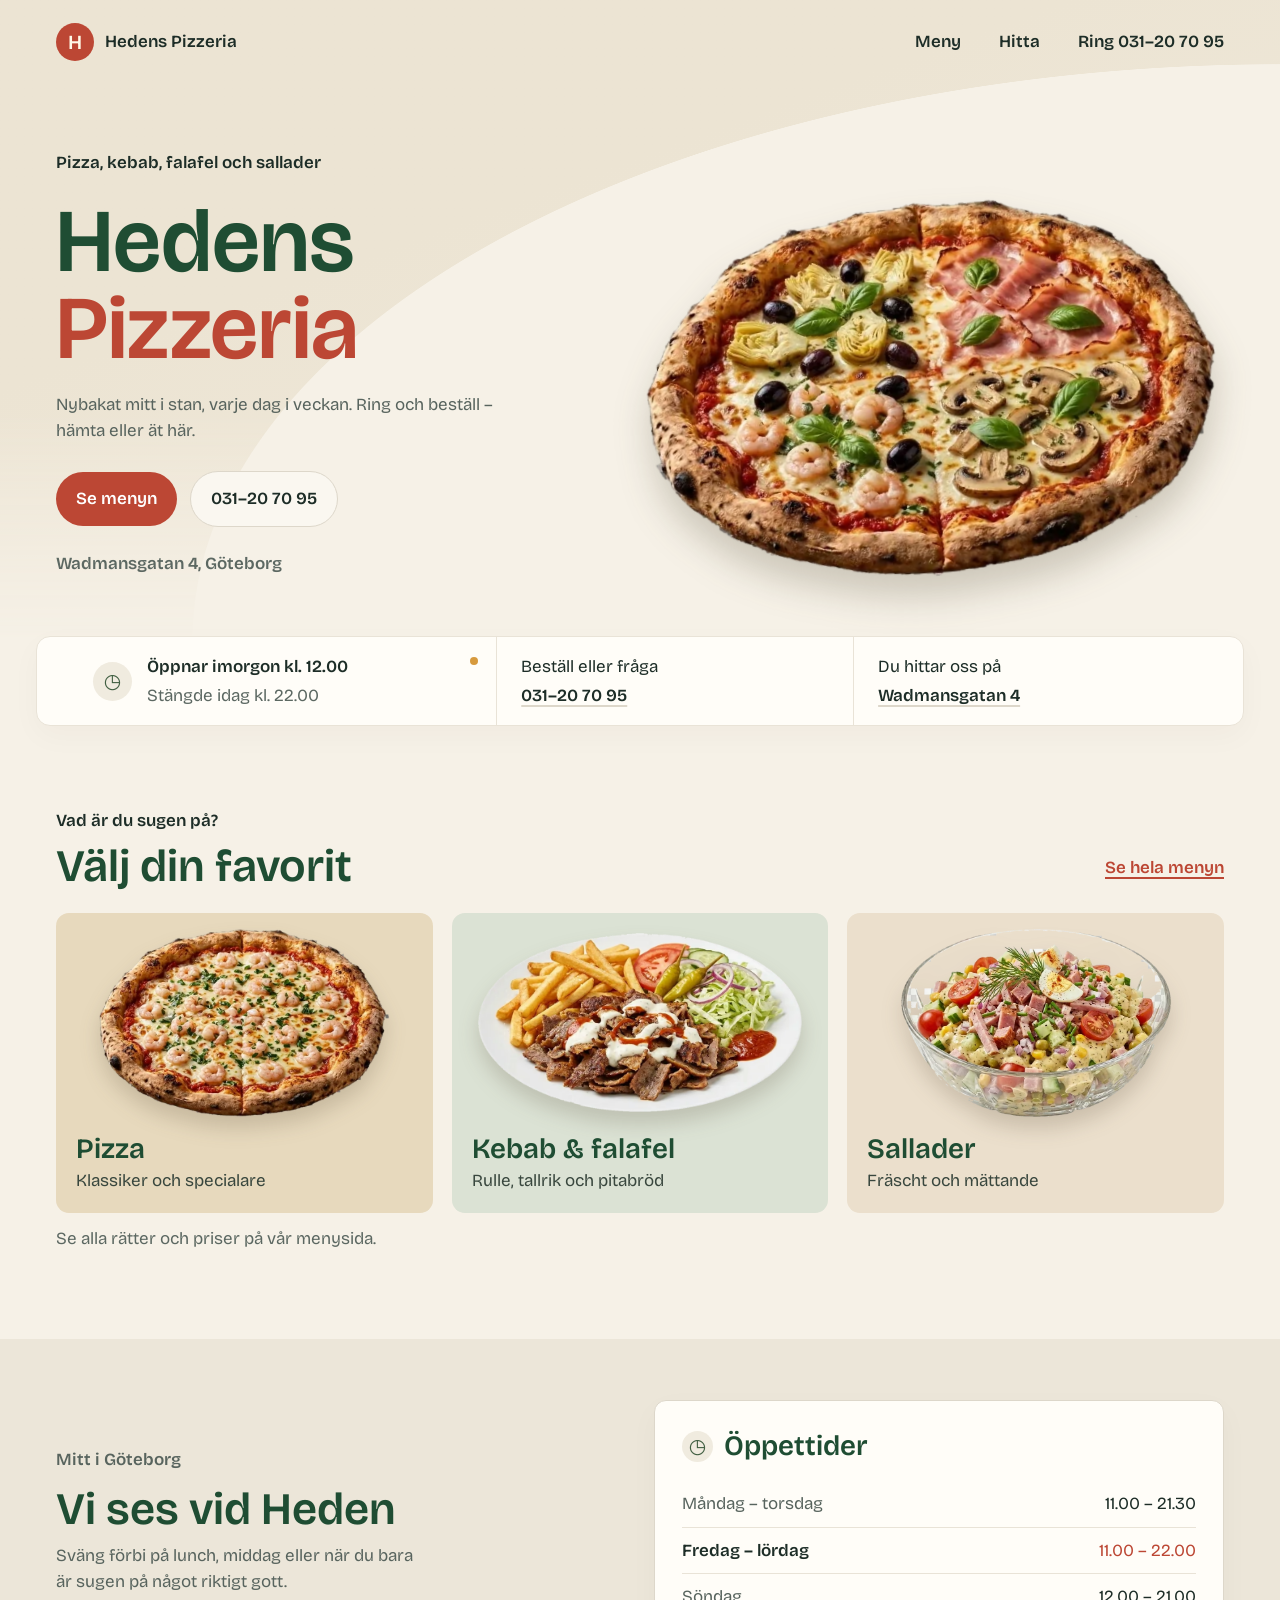
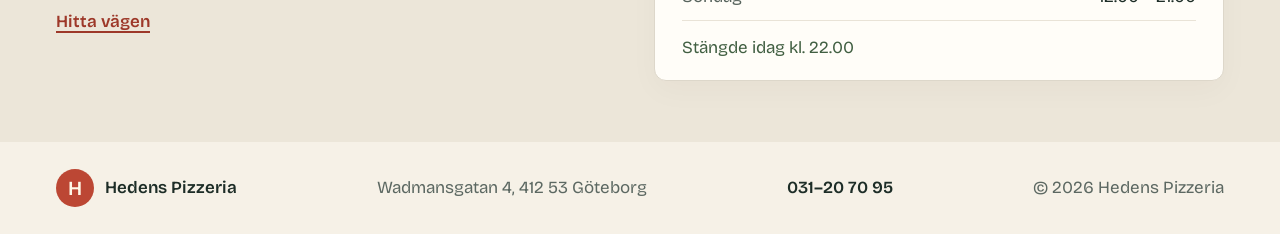
==== commit a4a68ce4: "Mörkt läge som följer systemets inställning När telefonen eller datorn står i mörkt läge får sajten " ====
--- a/index.html
+++ b/index.html
@@ -3,7 +3,9 @@
 <head>
   <meta charset="utf-8">
   <meta name="viewport" content="width=device-width, initial-scale=1">
-  <meta name="theme-color" content="#f6f1e7">
+  <meta name="color-scheme" content="light dark">
+  <meta name="theme-color" content="#f6f1e7" media="(prefers-color-scheme: light)">
+  <meta name="theme-color" content="#151d19" media="(prefers-color-scheme: dark)">
   <title>Hedens Pizzeria — pizza, kebab och falafel i Göteborg</title>
   <meta name="description" content="Hedens Pizzeria på Wadmansgatan 4 i Göteborg. Pizza, kebab, falafel och sallader. Ring 031-20 70 95 och beställ.">
   <meta property="og:type" content="website">
@@ -18,7 +20,7 @@
   <meta property="og:image:height" content="630">
   <link rel="icon" href="assets/favicon.svg" type="image/svg+xml">
   <link rel="preload" href="assets/fonts/bricolage-grotesque-latin.woff2" as="font" type="font/woff2" crossorigin>
-  <link rel="stylesheet" href="styles.css?v=20261027-1">
+  <link rel="stylesheet" href="styles.css?v=20261116-1">
   <script src="app.js?v=20261026-1" defer></script>
 
   <!-- Uppgifter till Google (adress, telefon, öppettider).
--- a/styles.css
+++ b/styles.css
@@ -36,6 +36,11 @@
   --icon-bg: #f0ebdf;      /* runda ikonbakgrunder */
   --open-green: #56865b;   /* prick när det är öppet */
   --closed-amber: #d79a3d; /* prick när det är stängt */
+  --accent-text: var(--tomato);             /* röd text: priser, länkar, "Pizzeria" */
+  --accent-text-strong: var(--tomato-dark); /* röd text ovanpå svepet */
+  --on-heading: white;     /* text och tecken på grön botten */
+  --card-text: #39473e;    /* text på menykorten */
+  --button-light: #faf7f0; /* ljus knapp, t.ex. telefonnumret */
 
   /* Bakgrund på de tre menykorten */
   --card-pizza: #e7d9bd;
@@ -43,7 +48,7 @@
   --card-salad: #ebdfcc;
 
   /* Typsnitt */
-  --font: "Bricolage Grotesque", system-ui, sans-serif;
+  --font: "Bricolage Grotesque", "Bricolage reserv", system-ui, sans-serif;
   --text-size: 17px;     /* brödtext och loggans namn */
   --h2-size: 45px;
   --h3-size: 28px;
@@ -56,6 +61,40 @@
   --page-padding: 56px;    /* luft till vänster och höger */
   --radius: 13px;          /* rundade hörn på kort */
   --shadow: 0 10px 30px #382b1208;
+
+  color-scheme: light dark;
+}
+
+/* Mörkt läge, när telefonen eller datorn står i mörkt läge. Bara färgerna byts;
+   allt annat på sidan är detsamma. Bakgrunden är en varm, mörk grönsvart ton,
+   texten sajtens krämvita, rubrikerna ljust salviagröna och röd text ljusare
+   så att priserna syns. Knapparna behåller sin röda färg. */
+@media (prefers-color-scheme: dark) {
+  :root {
+    --paper: #151d19;
+    --paper-dark: #1b2621;
+    --white: #1f2b25;
+    --ink: #ece6d9;
+    --heading: #a8cbb0;
+    --text-soft: #bdb8ac;
+    --muted: #aaa69b;
+    --olive: #93b596;
+    --swoosh: #1b2621;
+    --line: #34433b;
+    --line-soft: #29362f;
+    --icon-bg: #26342d;
+    --open-green: #7fb889;
+    --card-pizza: #3a2f20;
+    --card-kebab: #263329;
+    --card-salad: #352d20;
+    --shadow: 0 10px 30px #00000040;
+
+    --accent-text: #f08e78;
+    --accent-text-strong: #f08e78;
+    --on-heading: #10201a;
+    --card-text: #ddd6c8;
+    --button-light: #24322b;
+  }
 }
 
 
@@ -72,6 +111,15 @@
   src: url("assets/fonts/bricolage-grotesque-latin.woff2") format("woff2");
 }
 
+/* Reservtypsnittet medan Bricolage laddas: systemets typsnitt förstorat så att
+   x-höjden matchar (Bricolage ca 0,53, Segoe UI/Arial ca 0,50). Då hoppar inte
+   texten när det riktiga typsnittet kommer. Påverkar inte Bricolage självt. */
+@font-face {
+  font-family: "Bricolage reserv";
+  src: local("Segoe UI"), local("Arial");
+  size-adjust: 105%;
+}
+
 /* Bildramen för AVIF/WebP påverkar inte layouten; bilden beter sig som förut */
 picture {
   display: contents;
@@ -185,7 +233,7 @@
 
 .button-phone {
   border: 1px solid var(--line);
-  background: #faf7f0;
+  background: var(--button-light);
 }
 
 
@@ -231,13 +279,13 @@
 }
 
 .main-nav > a:hover {
-  color: var(--tomato);
+  color: var(--accent-text);
 }
 
 /* Textlänkar ("Se hela menyn", "Hitta vägen") ska se klickbara ut */
 .text-link,
 .all-menus-link {
-  color: var(--tomato);
+  color: var(--accent-text);
   font-weight: 600;
   text-decoration: underline;
   text-decoration-thickness: 1.5px;
@@ -282,7 +330,7 @@
 /* "Pizzeria" i rubriken blir röd */
 .hero h1 em {
   font-style: normal;
-  color: var(--tomato);
+  color: var(--accent-text);
 }
 
 .intro {
@@ -451,7 +499,7 @@
 }
 
 .info-card:hover b {
-  color: var(--tomato);
+  color: var(--accent-text);
   text-decoration-color: currentColor;
 }
 
@@ -482,7 +530,7 @@
 
 .all-menus-link:hover,
 .text-link:hover {
-  color: var(--tomato-dark);
+  color: var(--accent-text-strong);
 }
 
 .menu-grid {
@@ -539,7 +587,7 @@
 
 .menu-card p {
   margin: 0;
-  color: #39473e;
+  color: var(--card-text);
 }
 
 .menu-note {
@@ -568,18 +616,18 @@
 .visit-copy p {
   max-width: 365px;
   margin: 0 0 15px;
-  color: #5a675f;
+  color: var(--text-soft);
 }
 
 /* Den mörkare bakgrunden här kräver den mörkare röda för att klara kontrastkravet */
 .visit-copy .text-link {
-  color: var(--tomato-dark);
+  color: var(--accent-text-strong);
 }
 
 .hours-card {
   padding: 24px 27px 20px;
   background: var(--white);
-  border: 1px solid #e3dccf;
+  border: 1px solid var(--line);
   border-radius: 12px;
   box-shadow: var(--shadow);
 }
@@ -612,7 +660,7 @@
   align-items: center;
   justify-content: space-between;
   padding: 10px 0;
-  border-bottom: 1px solid #eee9df;
+  border-bottom: 1px solid var(--line-soft);
 }
 
 .hours-row span {
@@ -630,7 +678,7 @@
 }
 
 .hours-row.is-today b {
-  color: var(--tomato);
+  color: var(--accent-text);
 }
 
 .closing-note {
@@ -832,9 +880,15 @@
     margin-top: 4px;
   }
 
+  /* Ringknappen ligger redan fast längst ner, så toppen visar bara "Se menyn" */
   .hero-actions {
+    justify-content: center;
     gap: 8px;
     margin-top: 21px;
+  }
+
+  .hero-actions .button-phone {
+    display: none;
   }
 
   .button {
